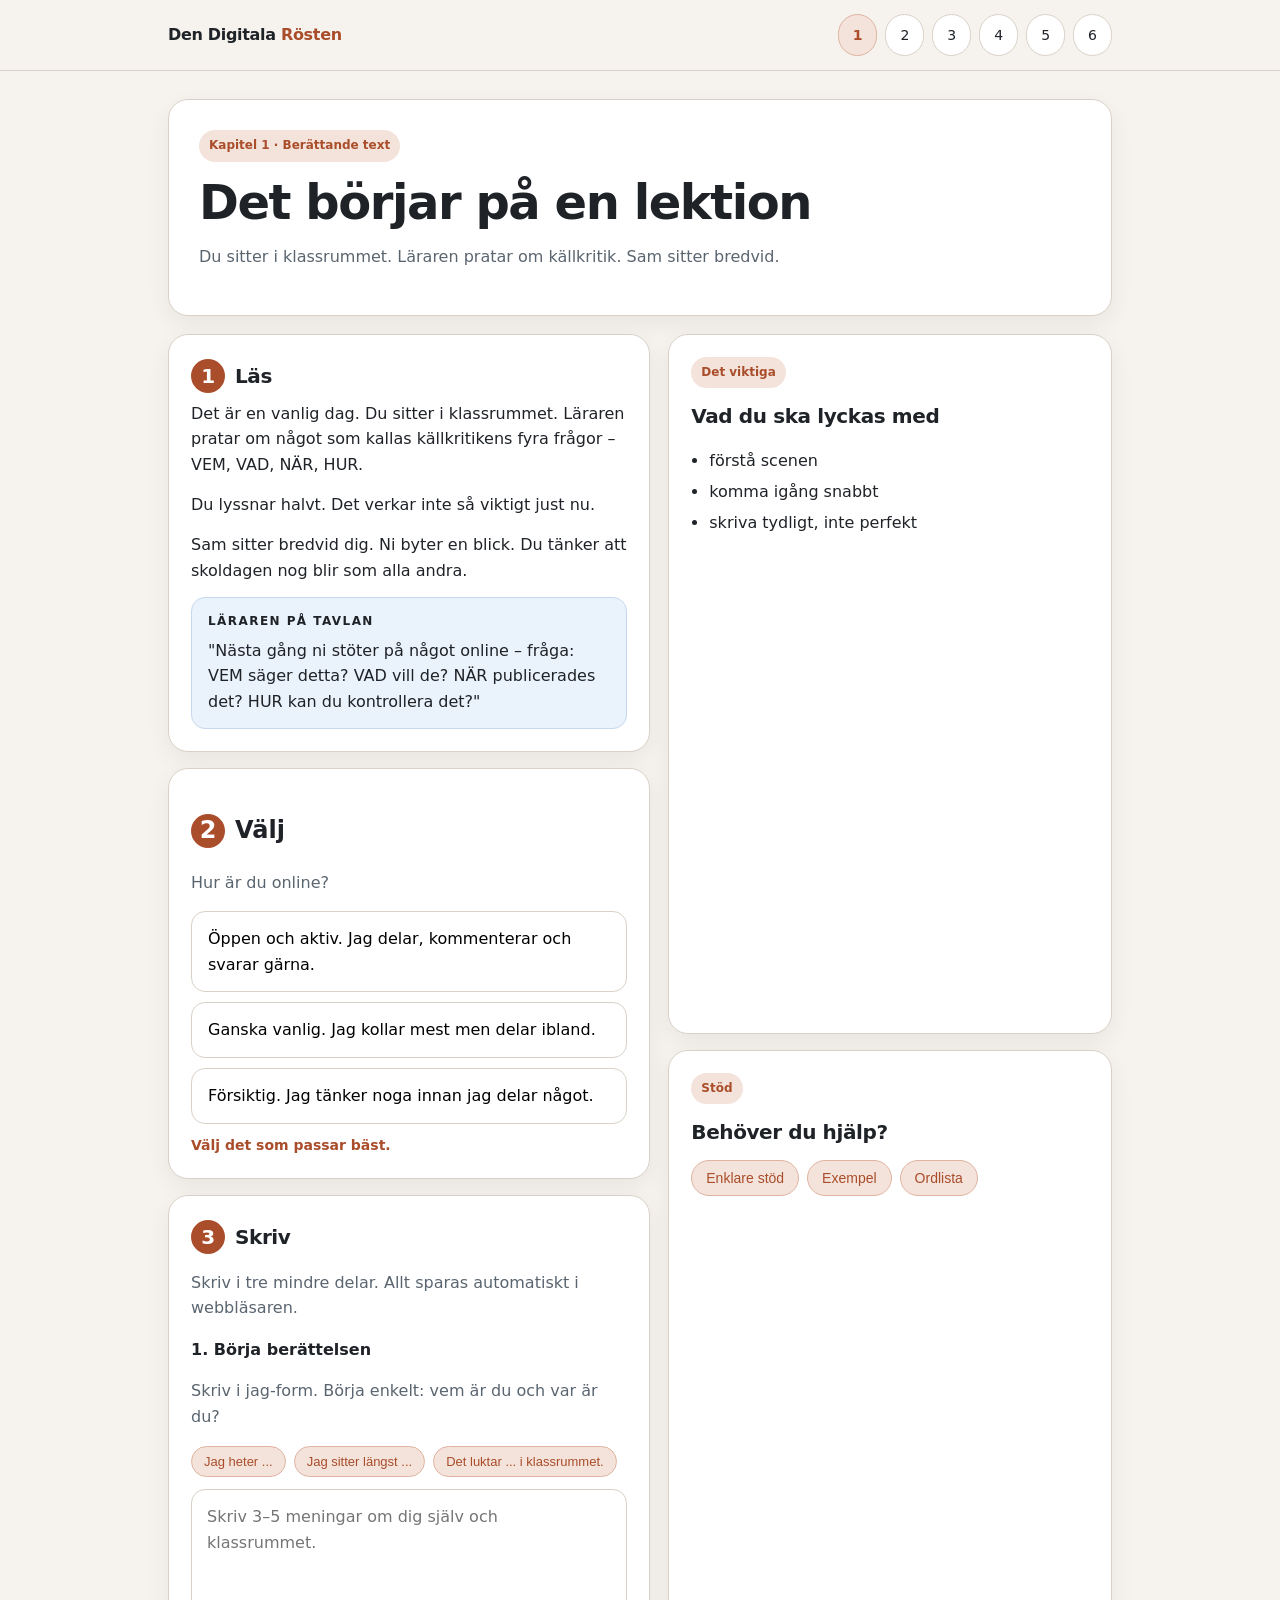
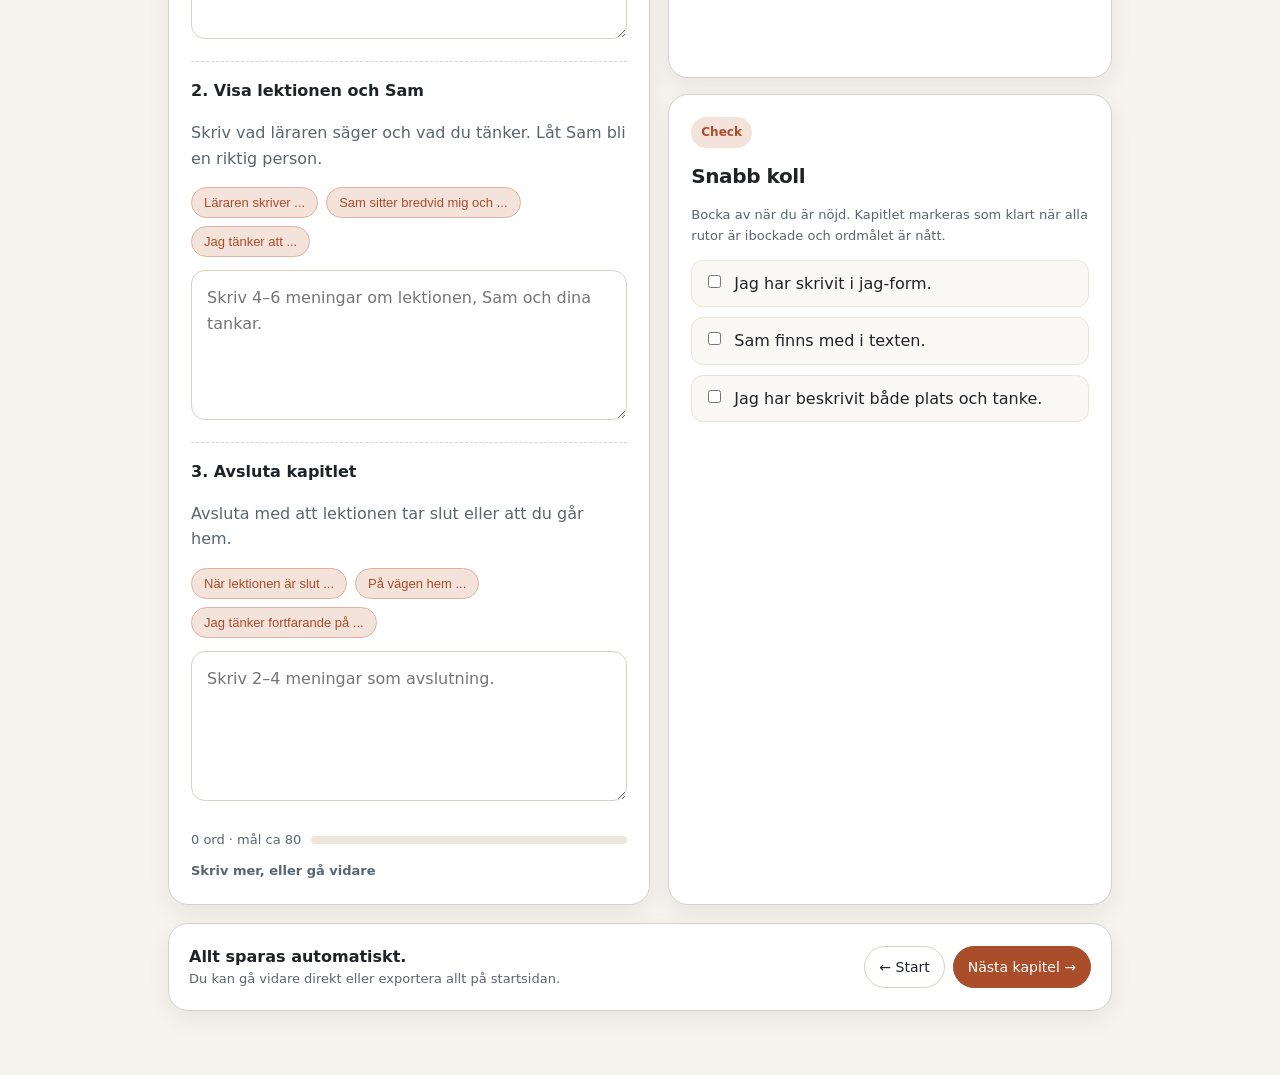
==== kapitel-1.html @ dcf73459 "Add files via upload" ====
<!doctype html>
<html lang="sv">
<head>
  <meta charset="utf-8">
  <meta name="viewport" content="width=device-width, initial-scale=1">
  <title>Den Digitala Rösten – Kapitel 1</title>
  <link rel="stylesheet" href="styles.css">
</head>
<body>
  <header class="topbar">
    <div class="topbar-inner">
      <a class="brand" href="index.html" style="text-decoration:none">Den Digitala <span>Rösten</span></a>
      <nav class="chapter-nav" id="chapterNav"></nav>
    </div>
  </header>

  <main class="container" id="app"></main>

  <script src="app.js"></script>
  <script>DDR.init('chapter', 1);</script>
</body>
</html>
---- styles.css ----
:root{
  --bg:#f6f3ee;
  --card:#ffffff;
  --ink:#1f2328;
  --muted:#5a6570;
  --line:#d9d1c7;
  --accent:#a94d2a;
  --accent-soft:#f4e3db;
  --blue:#3c6ea8;
  --blue-soft:#eaf2fb;
  --green:#2f7a4d;
  --green-soft:#eaf6ee;
  --warn:#8b5e14;
  --warn-soft:#fbf4df;
  --shadow:0 8px 24px rgba(20,20,20,.06);
}
*{box-sizing:border-box}
html{scroll-behavior:smooth}
body{
  margin:0;
  font-family:Inter,ui-sans-serif,system-ui,-apple-system,BlinkMacSystemFont,"Segoe UI",sans-serif;
  background:var(--bg);
  color:var(--ink);
  line-height:1.6;
}
a{color:inherit}
.topbar{
  position:sticky;top:0;z-index:10;
  background:rgba(246,243,238,.95);
  backdrop-filter:blur(10px);
  border-bottom:1px solid var(--line);
}
.topbar-inner{
  max-width:980px;margin:0 auto;padding:14px 18px;
  display:flex;gap:12px;align-items:center;justify-content:space-between;flex-wrap:wrap;
}
.brand{font-weight:800;letter-spacing:-.02em}
.brand span{color:var(--accent)}
.top-actions,.chapter-nav{display:flex;gap:8px;flex-wrap:wrap;align-items:center}
.chapter-link,.btn{
  border:1px solid var(--line);background:#fff;color:var(--ink);
  border-radius:999px;padding:9px 14px;font-size:14px;text-decoration:none;cursor:pointer;
}
.chapter-link.active{background:var(--accent-soft);border-color:#dfb3a0;color:var(--accent);font-weight:700}
.btn-primary{background:var(--accent);border-color:var(--accent);color:#fff}
.btn-primary:hover{filter:brightness(1.04)}
.btn-soft{background:var(--accent-soft);border-color:#dfb3a0;color:var(--accent)}
.btn-blue{background:var(--blue-soft);border-color:#c7d8ee;color:var(--blue)}
.container{max-width:980px;margin:0 auto;padding:28px 18px 64px}
.hero,.panel,.step,.write-card,.choice-card,.chapter-card,.footer-box{
  background:var(--card);border:1px solid var(--line);border-radius:20px;box-shadow:var(--shadow)
}
.hero{padding:30px}
.kicker{font-size:12px;text-transform:uppercase;letter-spacing:.14em;color:var(--muted);font-weight:700}
.hero h1{font-size:clamp(2rem,4vw,3rem);line-height:1.05;margin:.35rem 0 .5rem;letter-spacing:-.03em}
.hero p{max-width:65ch;color:var(--muted)}
.grid-2{display:grid;grid-template-columns:1.35fr .95fr;gap:18px;margin-top:18px}
.panel{padding:22px}
.panel h2,.step h2,.write-card h2{margin:.1rem 0 .5rem;font-size:1.25rem;letter-spacing:-.02em}
.panel p,.step p,.write-card p,.choice-card p{color:var(--muted)}
.muted{color:var(--muted)}
.badge{display:inline-block;padding:6px 10px;border-radius:999px;background:var(--accent-soft);color:var(--accent);font-size:12px;font-weight:700;margin-bottom:10px}
.home-grid{display:grid;grid-template-columns:repeat(auto-fit,minmax(220px,1fr));gap:14px;margin-top:18px}
.chapter-card{padding:18px;text-decoration:none;display:block}
.chapter-card h3{margin:.2rem 0;font-size:1.15rem}
.chapter-card small{color:var(--muted)}
.chapter-card .meta{margin-top:10px;color:var(--accent);font-weight:700;font-size:14px}
.summary{display:grid;grid-template-columns:1fr 1fr;gap:18px;margin-top:18px}
.progress-list{display:grid;gap:10px}
.progress-item{display:flex;justify-content:space-between;gap:12px;padding:10px 12px;border-radius:12px;background:#faf8f4;border:1px solid #ece4da}
.state{font-weight:700;font-size:13px}
.state.done{color:var(--green)}
.state.ongoing{color:var(--blue)}
.state.todo{color:var(--muted)}
.save-indicator{
  position:fixed;bottom:20px;right:20px;z-index:100;
  background:var(--green);color:#fff;
  padding:8px 16px;border-radius:999px;font-size:13px;font-weight:700;
  opacity:0;transform:translateY(8px);
  transition:opacity .25s,transform .25s;
  pointer-events:none;
}
.save-indicator.visible{opacity:1;transform:translateY(0)}
.chapter-layout{display:grid;grid-template-columns:1fr .92fr;gap:18px}
.left-stack,.right-stack{display:grid;gap:16px}
.step{padding:22px}
.step-number{display:inline-flex;align-items:center;justify-content:center;width:34px;height:34px;border-radius:999px;background:var(--accent);color:#fff;font-weight:800;margin-right:10px}
.story p{margin:.2rem 0 .9rem;color:var(--ink)}
.callout{padding:14px 16px;border-radius:14px;margin-top:12px}
.callout-info{background:var(--blue-soft);border:1px solid #c7d8ee}
.callout-warn{background:var(--warn-soft);border:1px solid #e6d6ab}
.callout-danger{background:#fae9e9;border:1px solid #e7b9b9}
.callout-success{background:var(--green-soft);border:1px solid #bfdec8}
.callout .title{font-size:12px;text-transform:uppercase;letter-spacing:.12em;font-weight:800;margin-bottom:6px}
.bullets{padding-left:18px}
.bullets li{margin:.35rem 0}
.choice-card{padding:22px}
.choice-group{display:grid;gap:10px;margin-top:12px}
.choice-btn{width:100%;text-align:left;padding:14px 16px;border-radius:14px;border:1.5px solid var(--line);background:#fff;cursor:pointer;font:inherit}
.choice-btn:hover,.choice-btn.selected{border-color:#d29f8c;background:var(--accent-soft)}
.selected-note{margin-top:10px;font-size:14px;color:var(--accent);font-weight:700}
.write-card{padding:22px}
.subtask{padding:14px 0;border-top:1px dashed #ddd4c9}
.subtask:first-of-type{border-top:none;padding-top:0}
.subtask h3{margin:.15rem 0 .35rem;font-size:1rem}
textarea{
  width:100%;min-height:150px;padding:14px 15px;border-radius:14px;border:1.5px solid var(--line);
  background:#fff;color:var(--ink);font:inherit;resize:vertical;
}
textarea:focus{outline:none;border-color:#c78870;box-shadow:0 0 0 4px rgba(169,77,42,.08)}
.starter-row{display:flex;flex-wrap:wrap;gap:8px;margin:.65rem 0 .8rem}
.starter{border:1px solid #dfb3a0;background:var(--accent-soft);color:var(--accent);border-radius:999px;padding:7px 12px;cursor:pointer;font-size:13px}
.word-row{display:flex;justify-content:space-between;gap:10px;align-items:center;font-size:13px;color:var(--muted);margin-top:8px;flex-wrap:wrap}
.progress-bar{height:8px;background:#eee7de;border-radius:999px;overflow:hidden;flex:1;min-width:150px}
.progress-fill{height:100%;background:var(--accent);width:0}
.checklist{display:grid;gap:10px;margin-top:10px}
.check-item{display:flex;gap:10px;align-items:flex-start;padding:10px 12px;border-radius:12px;background:#faf8f4;border:1px solid #ece4da}
.check-item input{margin-top:4px}
.help-toggle{display:flex;gap:8px;flex-wrap:wrap;margin-top:12px}
.help-box{display:none;padding:16px;border-radius:14px;background:#faf8f4;border:1px solid #ece4da;margin-top:10px}
.help-box.open{display:block}
.vocab{display:grid;gap:10px;margin-top:10px}
.vocab-item{padding:10px 12px;border-radius:12px;background:#faf8f4;border:1px solid #ece4da}
.footer-box{padding:20px;margin-top:18px;display:flex;justify-content:space-between;gap:12px;flex-wrap:wrap;align-items:center}
.small{font-size:13px}
.center{display:flex;align-items:center;justify-content:center;text-align:center}
@media (max-width:900px){
  .grid-2,.summary,.chapter-layout{grid-template-columns:1fr}
}
@media (max-width:640px){
  .topbar-inner{padding:12px 14px}
  .container{padding:22px 14px 54px}
  .hero,.panel,.step,.write-card,.choice-card,.chapter-card,.footer-box{border-radius:16px}
  .hero{padding:22px}
  .step,.write-card,.choice-card,.panel{padding:18px}
}
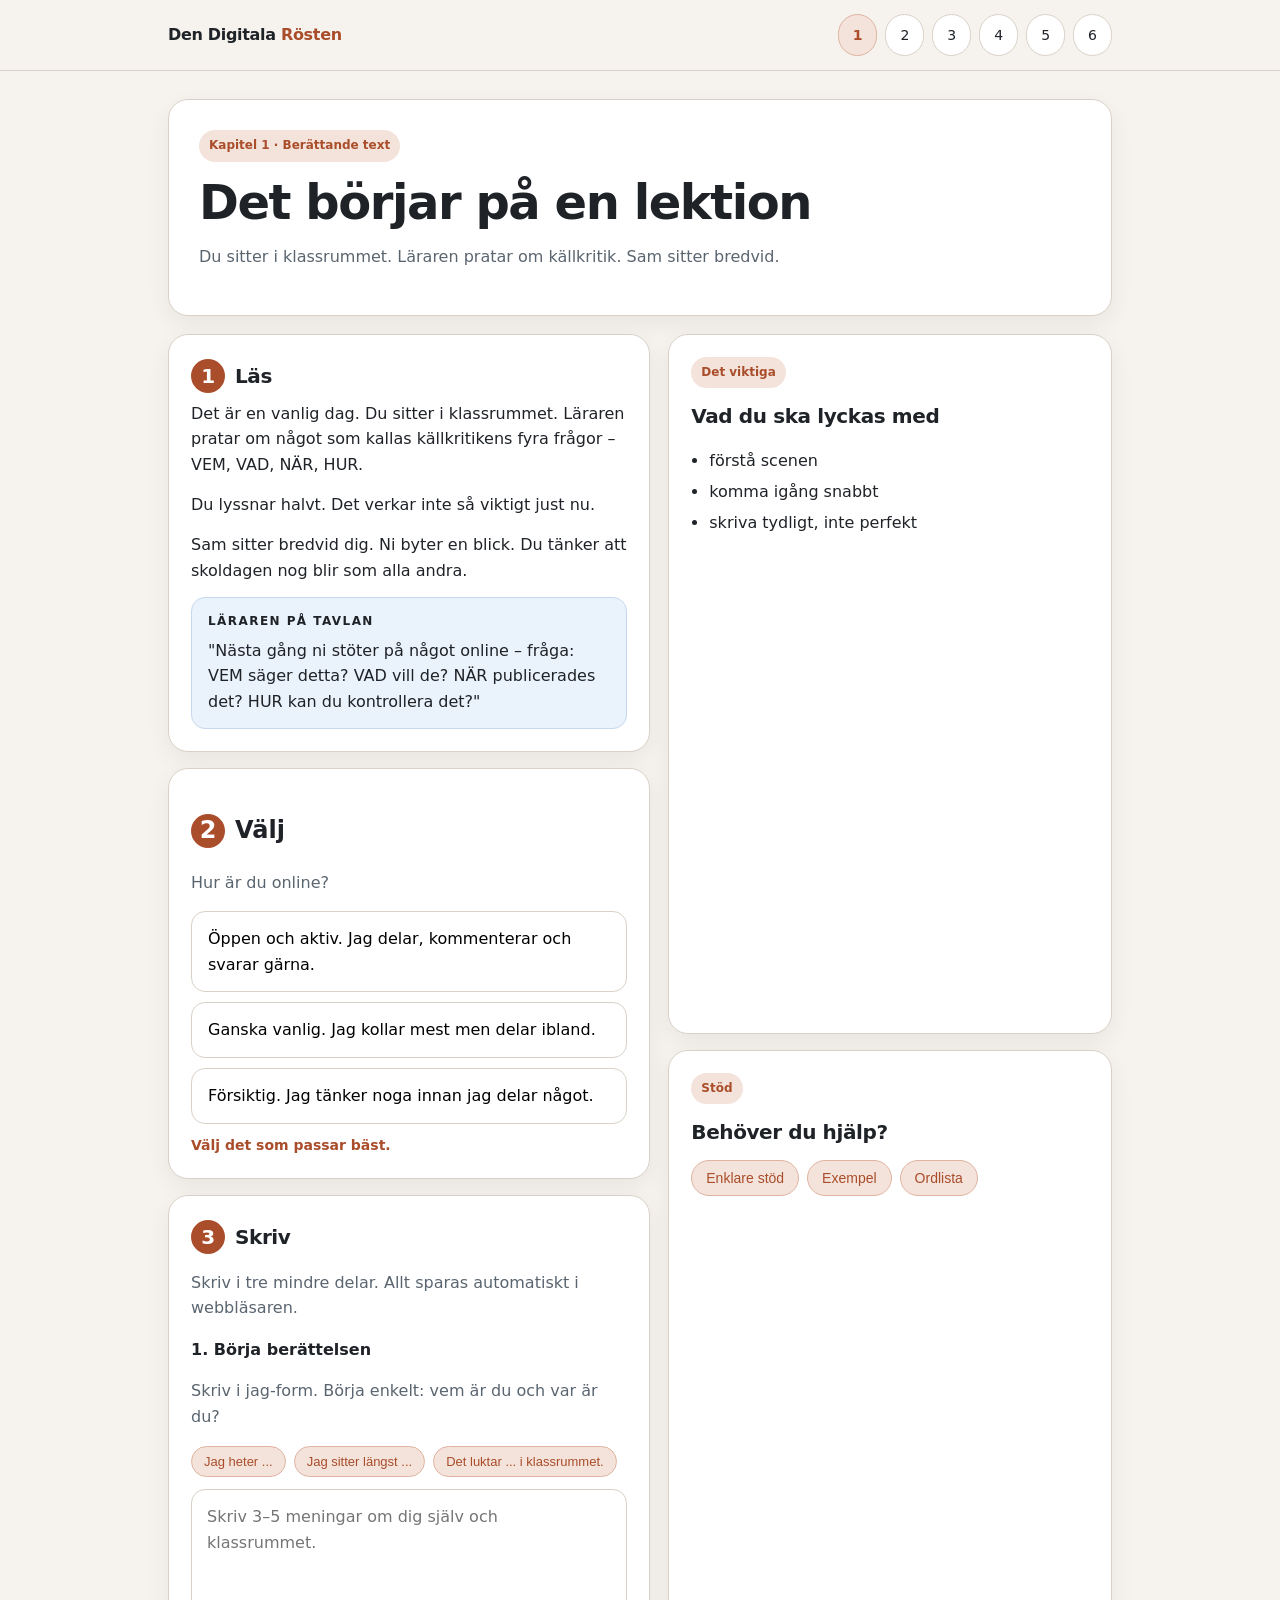
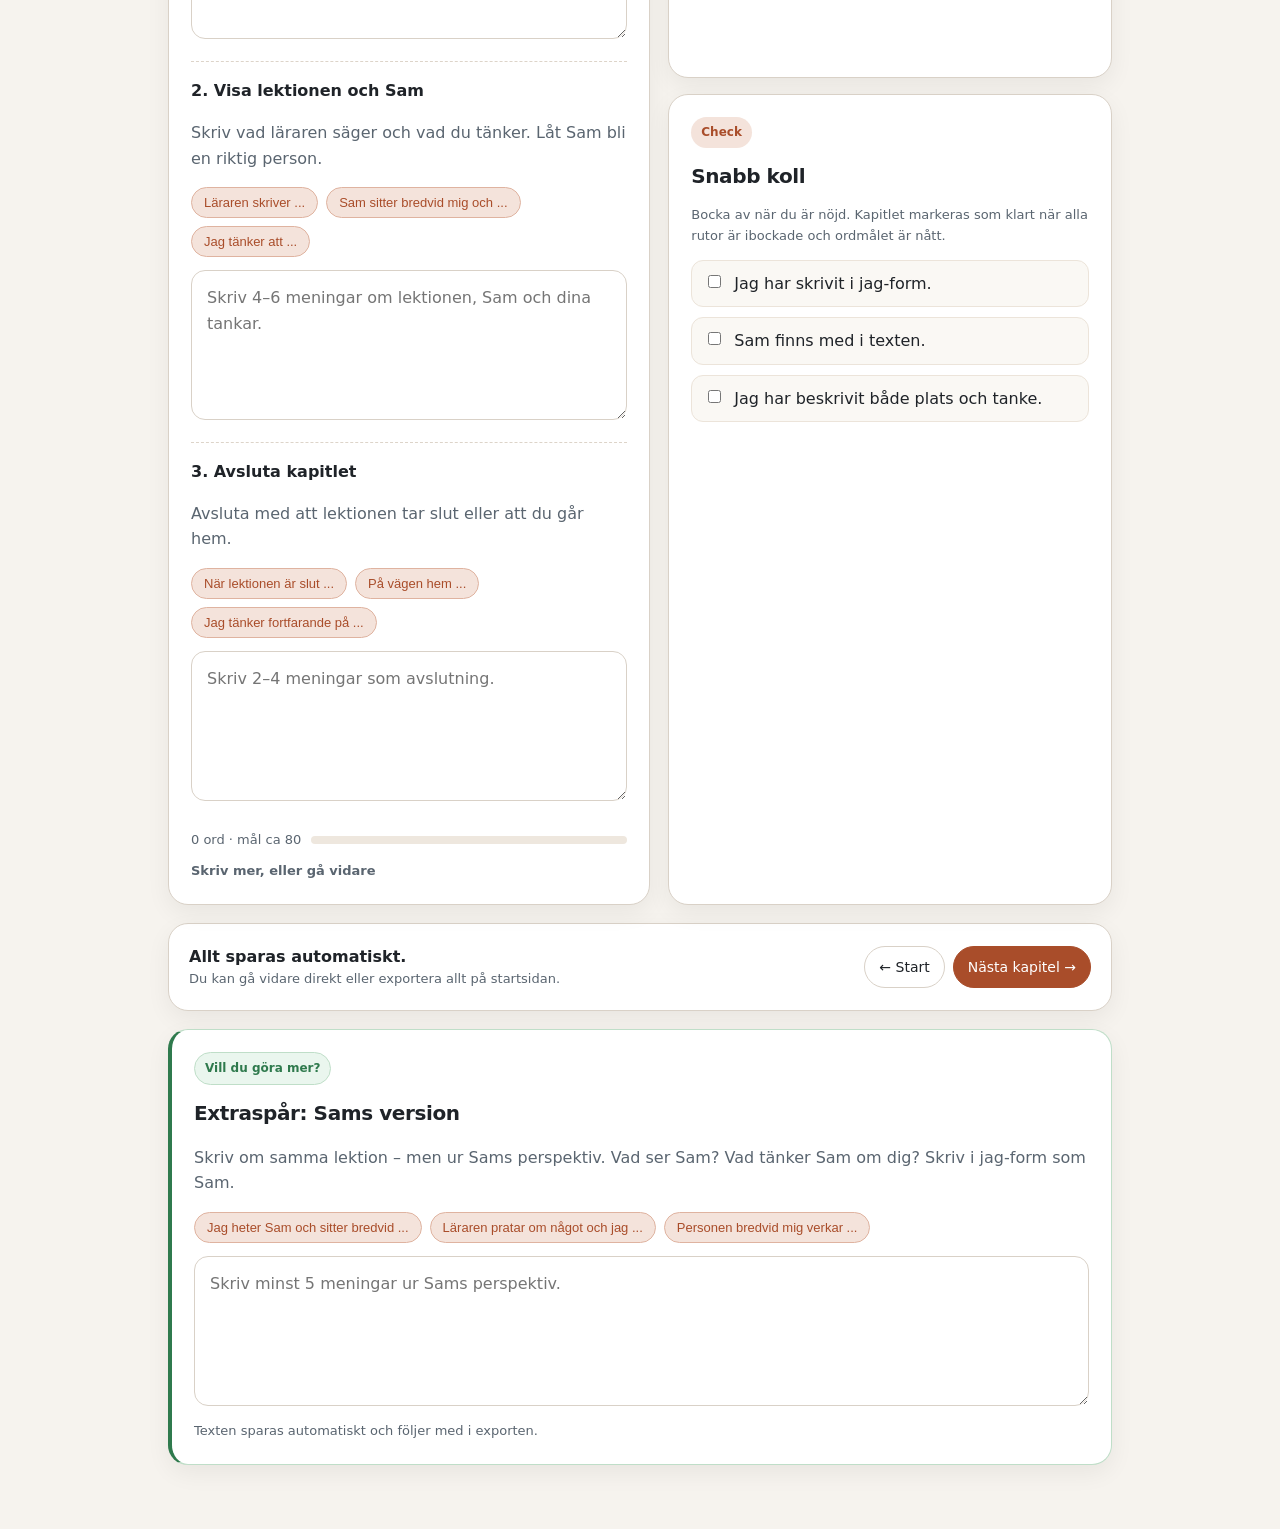
==== commit fc74efd9: "Update kapitel-1.html" ====
--- a/kapitel-1.html
+++ b/kapitel-1.html
@@ -9,7 +9,7 @@
 <body>
   <header class="topbar">
     <div class="topbar-inner">
-      <a class="brand" href="index.html" style="text-decoration:none">Den Digitala <span>Rösten</span></a>
+      <a class="brand" href="home.html" style="text-decoration:none">Den Digitala <span>Rösten</span></a>
       <nav class="chapter-nav" id="chapterNav"></nav>
     </div>
   </header>
--- a/styles.css
+++ b/styles.css
@@ -60,6 +60,8 @@
 .panel p,.step p,.write-card p,.choice-card p{color:var(--muted)}
 .muted{color:var(--muted)}
 .badge{display:inline-block;padding:6px 10px;border-radius:999px;background:var(--accent-soft);color:var(--accent);font-size:12px;font-weight:700;margin-bottom:10px}
+.badge-extra{background:var(--green-soft);color:var(--green);border:1px solid #bfdec8}
+.extra-card{border-color:#bfdec8;border-left:4px solid var(--green)}
 .home-grid{display:grid;grid-template-columns:repeat(auto-fit,minmax(220px,1fr));gap:14px;margin-top:18px}
 .chapter-card{padding:18px;text-decoration:none;display:block}
 .chapter-card h3{margin:.2rem 0;font-size:1.15rem}
